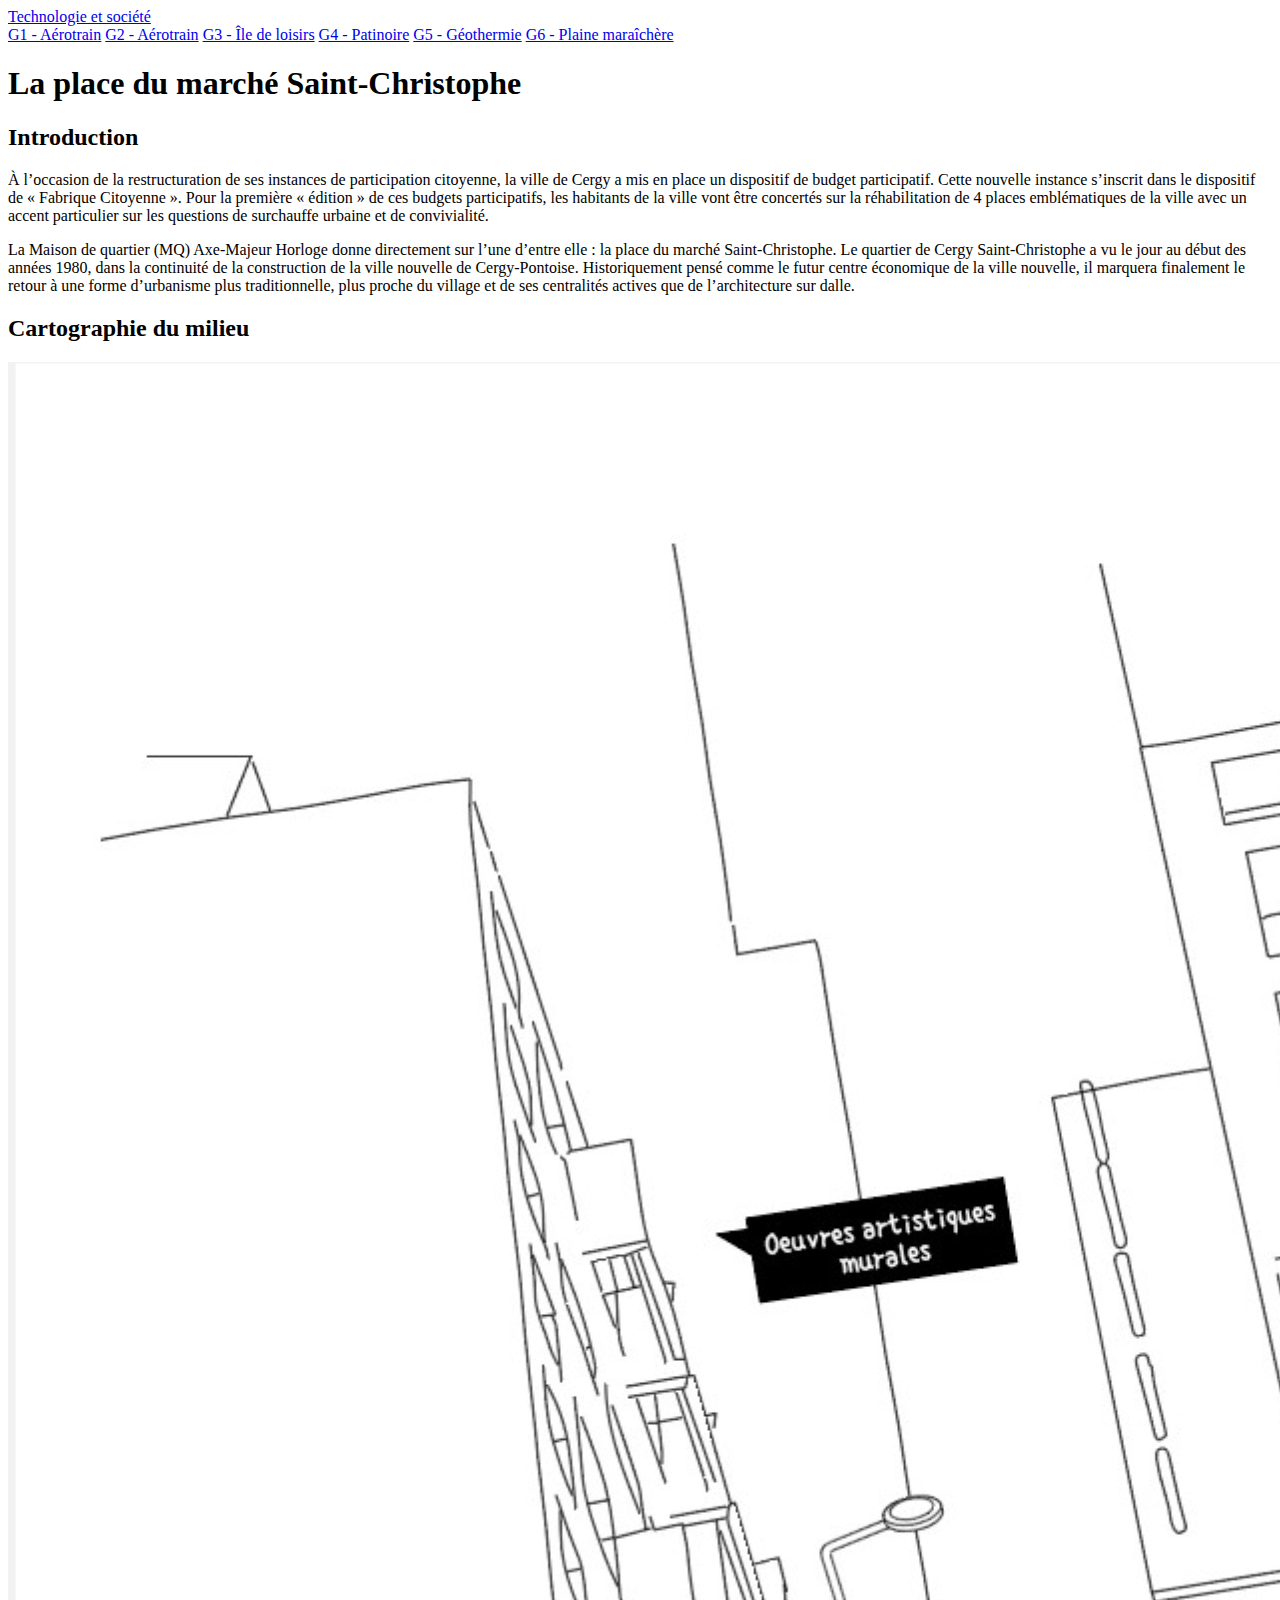
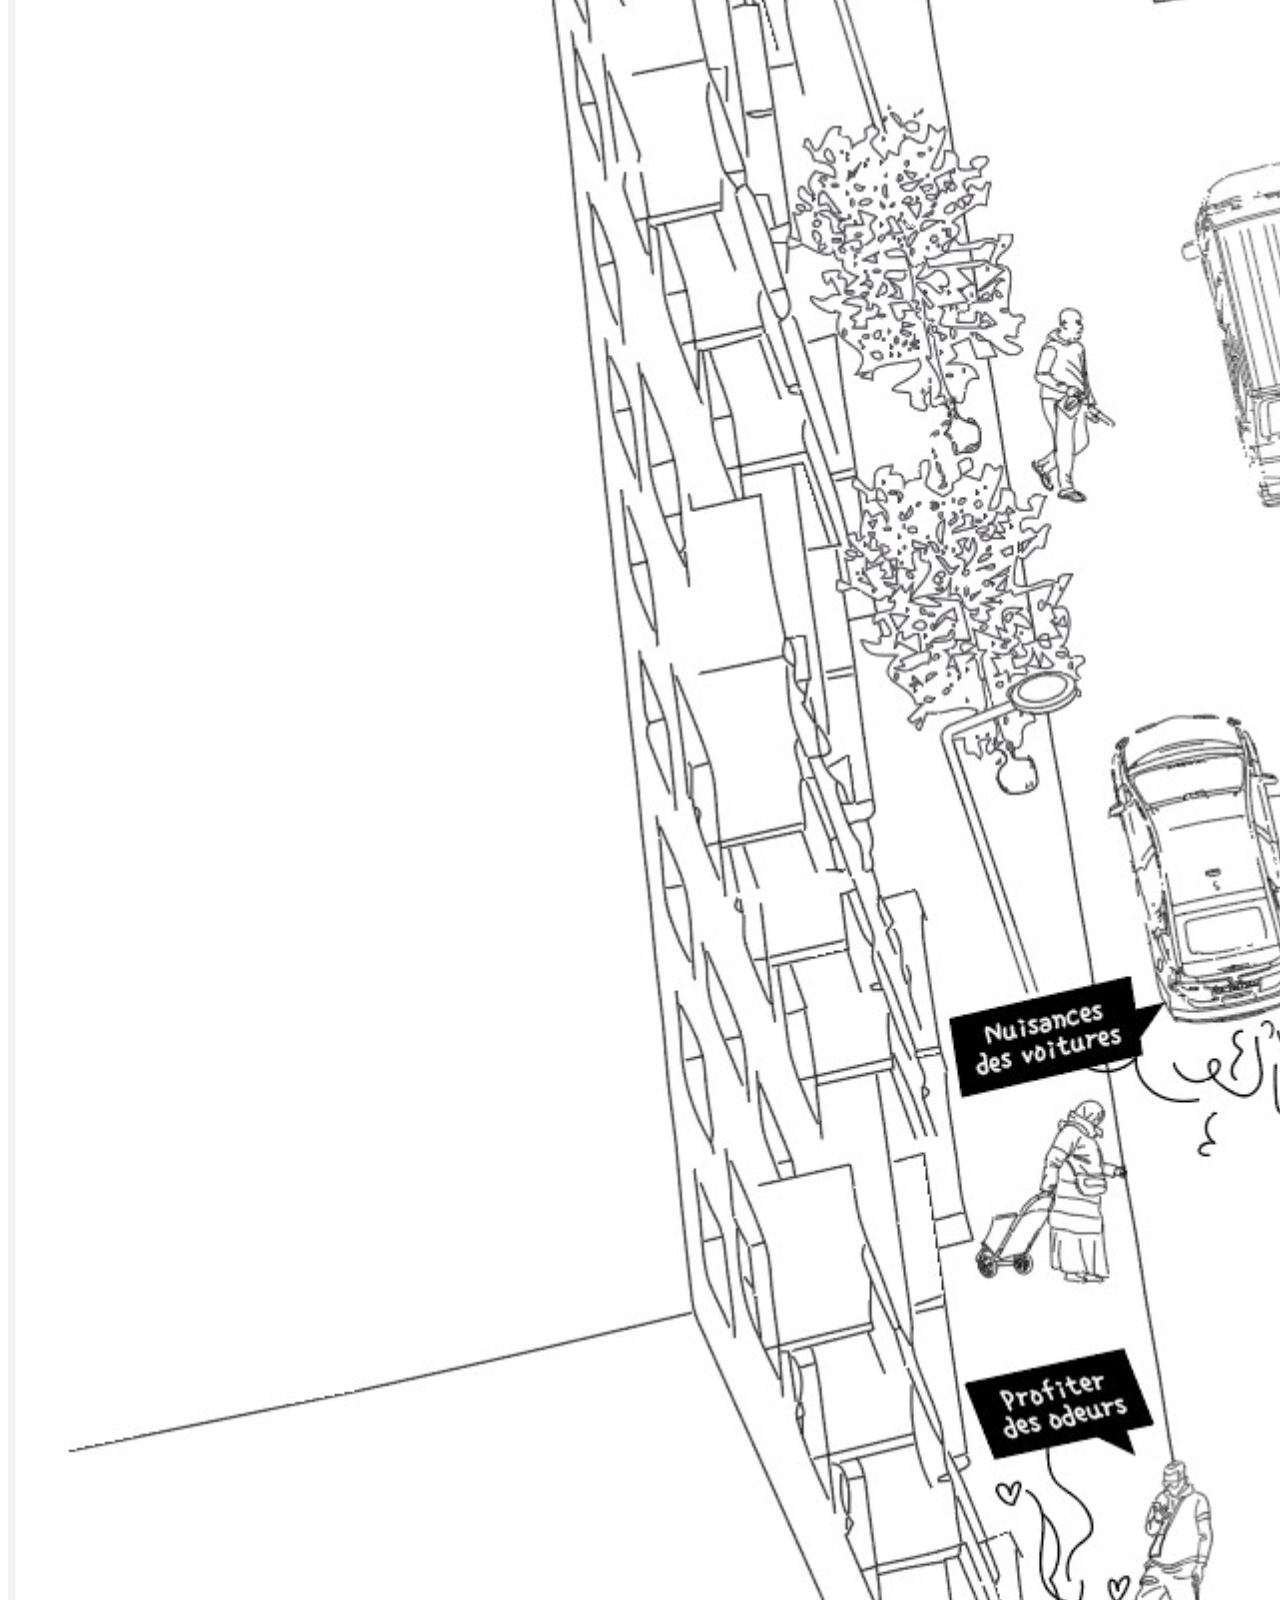
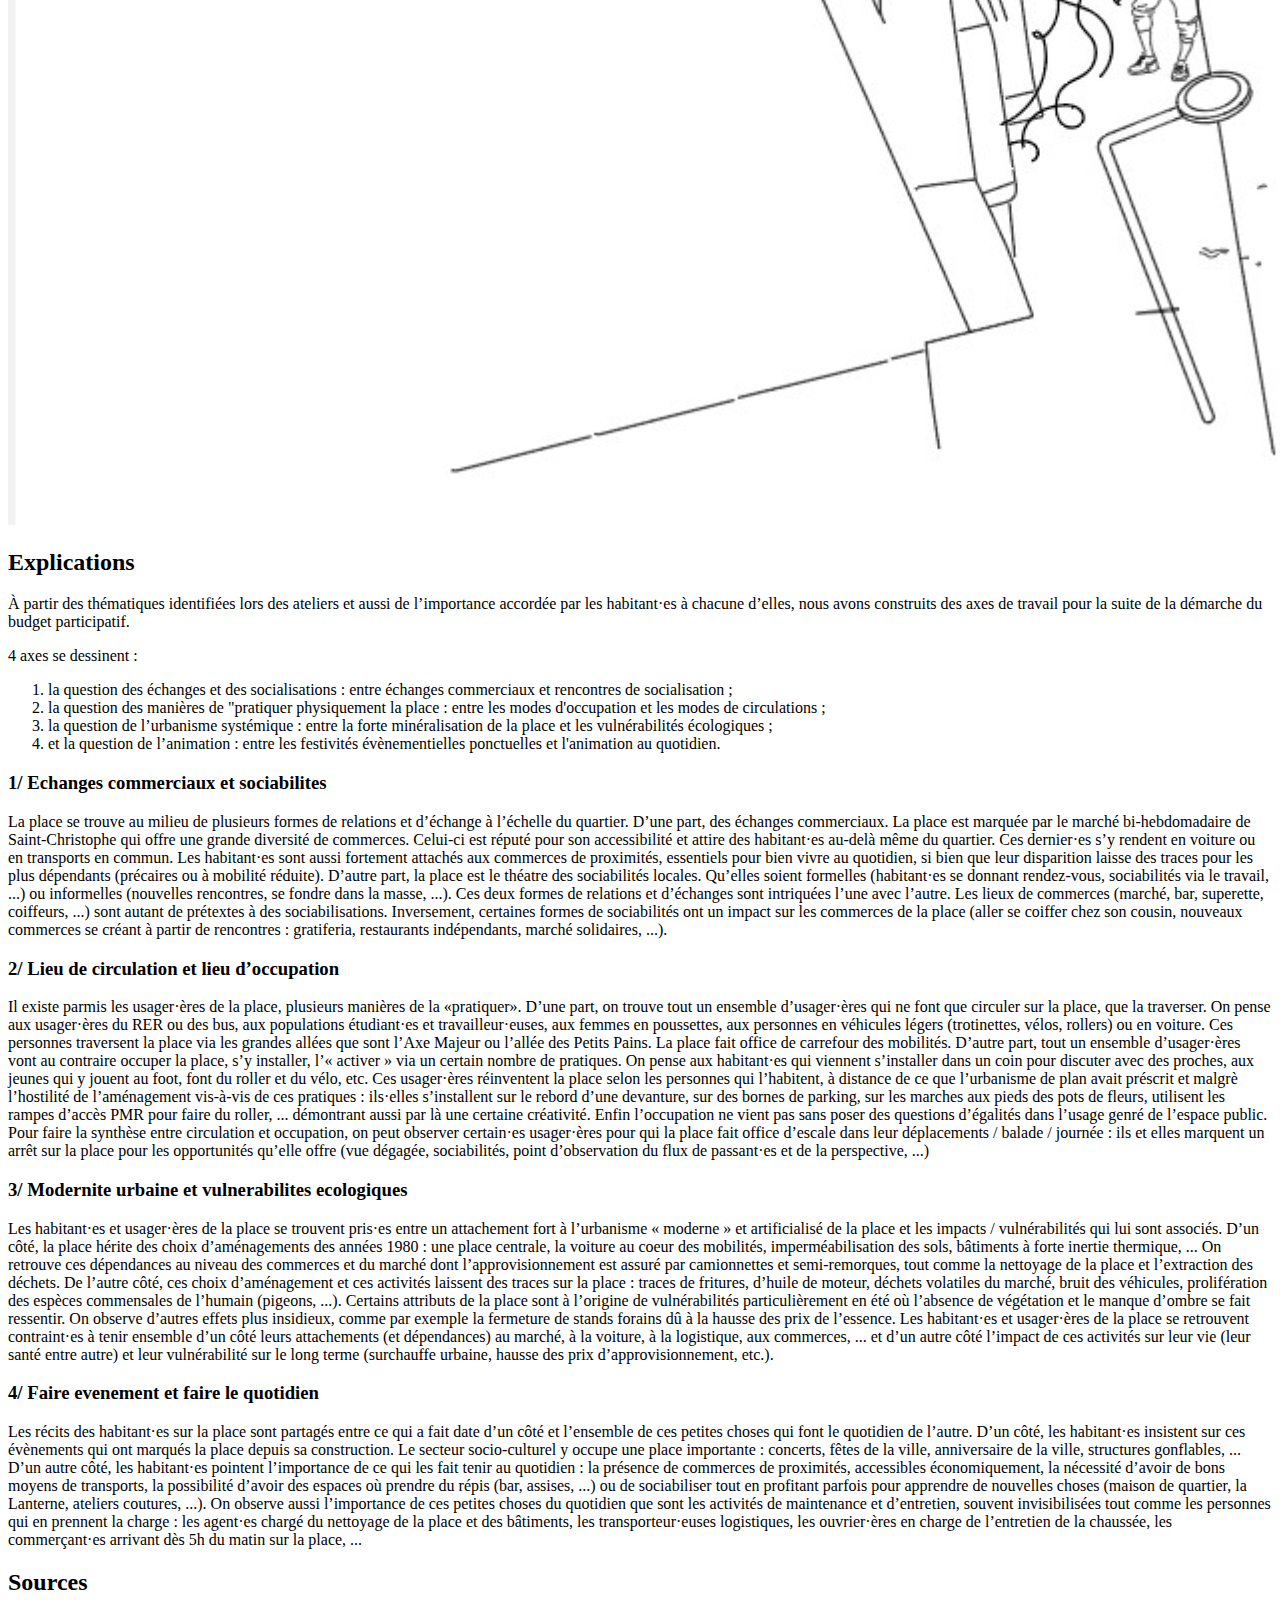
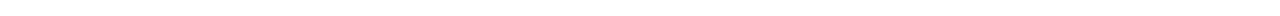
==== cas-etude/g0.html @ 85f802a4 "Update g0.html" ====
<!DOCTYPE html>
<html lang="en">
<head>
    <meta charset="UTF-8">
    <meta name="viewport" content="width=device-width, initial-scale=1.0">
    <title>Technologie et société</title>
    <link rel="stylesheet" type="text/css" href="cas-etude.css">
</head> 
<body>
<div id="grid">
    <div class="colonne1">
        <a href="../index.html">Technologie et société</a>
        <nav>
            <a href="g1.html">G1 - Aérotrain</a>
            <a href="g2.html">G2 - Aérotrain</a>
            <a href="g3.html">G3 - Île de loisirs</a>
            <a href="g4.html">G4 - Patinoire</a>
            <a href="g5.html">G5 - Géothermie</a>
            <a href="g6.html">G6 - Plaine maraîchère</a>
        </nav>
    </div>
    <div class="colonne2">
        <h1>La place du marché Saint-Christophe</h1>
        <div class="blocdetexte">
            <h2>Introduction</h2>
                <p>À l’occasion de la restructuration de ses instances de participation citoyenne, la ville de Cergy a mis en place un dispositif de budget participatif. Cette nouvelle instance s’inscrit dans le dispositif de « Fabrique Citoyenne ». Pour la première « édition » de ces budgets participatifs, les habitants de la ville vont être concertés sur la réhabilitation de 4 places emblématiques de la ville avec un accent particulier sur les questions de surchauffe urbaine et de convivialité.</p>
                <p>La Maison de quartier (MQ) Axe-Majeur Horloge donne directement sur l’une d’entre elle : la place du marché Saint-Christophe. Le quartier de Cergy Saint-Christophe a vu le jour au début des années 1980, dans la continuité de la construction de la ville nouvelle de Cergy-Pontoise. Historiquement pensé comme le futur centre économique de la ville nouvelle, il marquera finalement le retour à une forme d’urbanisme plus traditionnelle, plus proche du village et de ses centralités actives que de l’architecture sur dalle.</p>
        </div>
            <h2 class="cartographie">Cartographie du milieu</h2>
                <img class="cartographie" src="../img/00-Cartographie-place.jpg">

        <div class="blocdetexte">
            <h2>Explications</h2>
                <p>À partir des thématiques identifiées lors des ateliers et aussi de l’importance accordée par les habitant·es à chacune d’elles, nous avons construits des axes de travail pour la suite de la démarche du budget participatif.
                <p>4 axes se dessinent :</p>
                <ol>
                    <li>la question des échanges et des socialisations : entre échanges commerciaux et rencontres de socialisation ;</li>
                    <li>la question des manières de "pratiquer physiquement la place : entre les modes d'occupation et les modes de circulations ;</li>
                    <li>la question de l’urbanisme systémique : entre la forte minéralisation de la place et les vulnérabilités écologiques ;</li>
                    <li>et la question de l’animation : entre les festivités évènementielles ponctuelles et l'animation au quotidien.</li>
                </ol>

                <h3>1/ Echanges commerciaux et sociabilites</h3>
                <p>La place se trouve au milieu de plusieurs formes de relations et d’échange à l’échelle du quartier. D’une part, des échanges commerciaux. La place est marquée par le marché bi-hebdomadaire de Saint-Christophe qui offre une grande diversité de commerces. Celui-ci est réputé pour son accessibilité et attire des habitant·es au-delà même du quartier. Ces dernier·es s’y rendent en voiture ou en transports en commun. Les habitant·es sont aussi fortement attachés aux commerces de proximités, essentiels pour bien vivre au quotidien, si bien que leur disparition laisse des traces pour les plus dépendants (précaires ou à mobilité réduite). D’autre part, la place est le théatre des sociabilités locales. Qu’elles soient formelles (habitant·es se donnant rendez-vous, sociabilités via le travail, ...) ou informelles (nouvelles rencontres, se fondre dans la masse, ...). Ces deux formes de relations et d’échanges sont intriquées l’une avec l’autre. Les lieux de commerces (marché, bar, superette, coiffeurs, ...) sont autant de prétextes à des sociabilisations. Inversement, certaines formes de sociabilités ont un impact sur les commerces de la place (aller se coiffer chez son cousin, nouveaux commerces se créant à partir de rencontres : gratiferia, restaurants indépendants, marché solidaires, ...).</p>

                <h3>2/ Lieu de circulation et lieu d’occupation</h3>
                <p>Il existe parmis les usager·ères de la place, plusieurs manières de la «pratiquer». D’une part, on trouve tout un ensemble d’usager·ères qui ne font que circuler sur la place, que la traverser. On pense aux usager·ères du RER ou des bus, aux populations étudiant·es et travailleur·euses, aux femmes en poussettes, aux personnes en véhicules légers (trotinettes, vélos, rollers) ou en voiture. Ces personnes traversent la place via les grandes allées que sont l’Axe Majeur ou l’allée des Petits Pains. La place fait office de carrefour des mobilités. D’autre part, tout un ensemble d’usager·ères vont au contraire occuper la place, s’y installer, l’« activer » via un certain nombre de pratiques. On pense aux habitant·es qui viennent s’installer dans un coin pour discuter avec des proches, aux jeunes qui y jouent au foot, font du roller et du vélo, etc. Ces usager·ères réinventent la place selon les personnes qui l’habitent, à distance de ce que l’urbanisme de plan avait préscrit et malgrè l’hostilité de l’aménagement vis-à-vis de ces pratiques : ils·elles s’installent sur le rebord d’une devanture, sur des bornes de parking, sur les marches aux pieds des pots de fleurs, utilisent les rampes d’accès PMR pour faire du roller, ... démontrant aussi par là une certaine créativité. Enfin l’occupation ne vient pas sans poser des questions d’égalités dans l’usage genré de l’espace public. Pour faire la synthèse entre circulation et occupation, on peut observer certain·es usager·ères pour qui la place fait office d’escale dans leur déplacements / balade / journée : ils et elles marquent un arrêt sur la place pour les opportunités qu’elle offre (vue dégagée, sociabilités, point d’observation du flux de passant·es et de la perspective, ...)</p>

                <h3>3/ Modernite urbaine et vulnerabilites ecologiques</h3>
                <p>Les habitant·es et usager·ères de la place se trouvent pris·es entre un attachement fort à l’urbanisme « moderne » et artificialisé de la place et les impacts / vulnérabilités qui lui sont associés. D’un côté, la place hérite des choix d’aménagements des années 1980 : une place centrale, la voiture au coeur des mobilités, imperméabilisation des sols, bâtiments à forte inertie thermique, ... On retrouve ces dépendances au niveau des commerces et du marché dont l’approvisionnement est assuré par camionnettes et semi-remorques, tout comme la nettoyage de la place et l’extraction des déchets. De l’autre côté, ces choix d’aménagement et ces activités laissent des traces sur la place : traces de fritures, d’huile de moteur, déchets volatiles du marché, bruit des véhicules, prolifération des espèces commensales de l’humain (pigeons, ...). Certains attributs de la place sont à l’origine de vulnérabilités particulièrement en été où l’absence de végétation et le manque d’ombre se fait ressentir. On observe d’autres effets plus insidieux, comme par exemple la fermeture de stands forains dû à la hausse des prix de l’essence. Les habitant·es et usager·ères de la place se retrouvent contraint·es à tenir ensemble d’un côté leurs attachements (et dépendances) au marché, à la voiture, à la logistique, aux commerces, ... et d’un autre côté l’impact de ces activités sur leur vie (leur santé entre autre) et leur vulnérabilité sur le long terme (surchauffe urbaine, hausse des prix d’approvisionnement, etc.).</p>

                <h3>4/ Faire evenement et faire le quotidien</h3>
                <p>Les récits des habitant·es sur la place sont partagés entre ce qui a fait date d’un côté et l’ensemble de ces petites choses qui font le quotidien de l’autre. D’un côté, les habitant·es insistent sur ces évènements qui ont marqués la place depuis sa construction. Le secteur socio-culturel y occupe une place importante : concerts, fêtes de la ville, anniversaire de la ville, structures gonflables, ... D’un autre côté, les habitant·es pointent l’importance de ce qui les fait tenir au quotidien : la présence de commerces de proximités, accessibles économiquement, la nécessité d’avoir de bons moyens de transports, la possibilité d’avoir des espaces où prendre du répis (bar, assises, ...) ou de sociabiliser tout en profitant parfois pour apprendre de nouvelles choses (maison de quartier, la Lanterne, ateliers coutures, ...). On observe aussi l’importance de ces petites choses du quotidien que sont les activités de maintenance et d’entretien, souvent invisibilisées tout comme les personnes qui en prennent la charge : les agent·es chargé du nettoyage de la place et des bâtiments, les transporteur·euses logistiques, les ouvrier·ères en charge de l’entretien de la chaussée, les commerçant·es arrivant dès 5h du matin sur la place, ...</p>
        </div> 

        <div class="blocdetexte">
            <h2>Sources</h2>
        </div>
    </div>
</div>
</body>
</html>
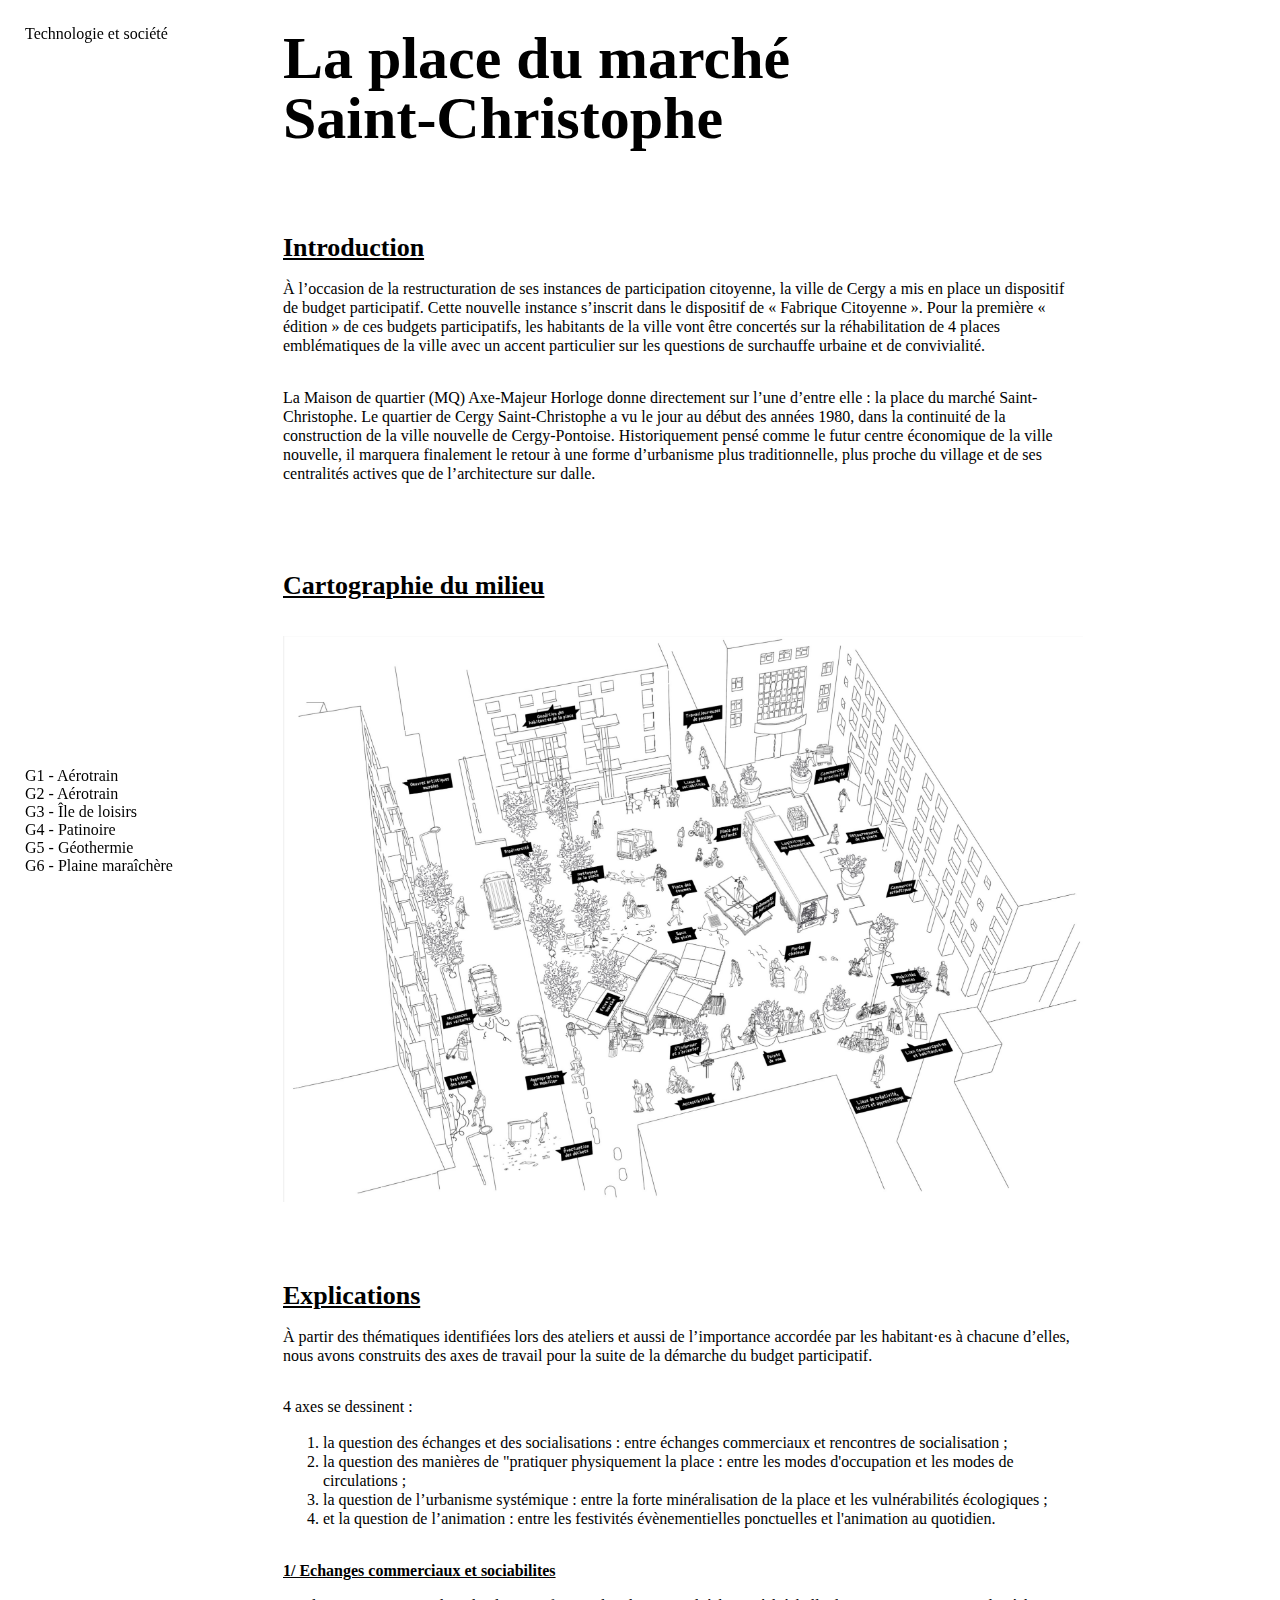
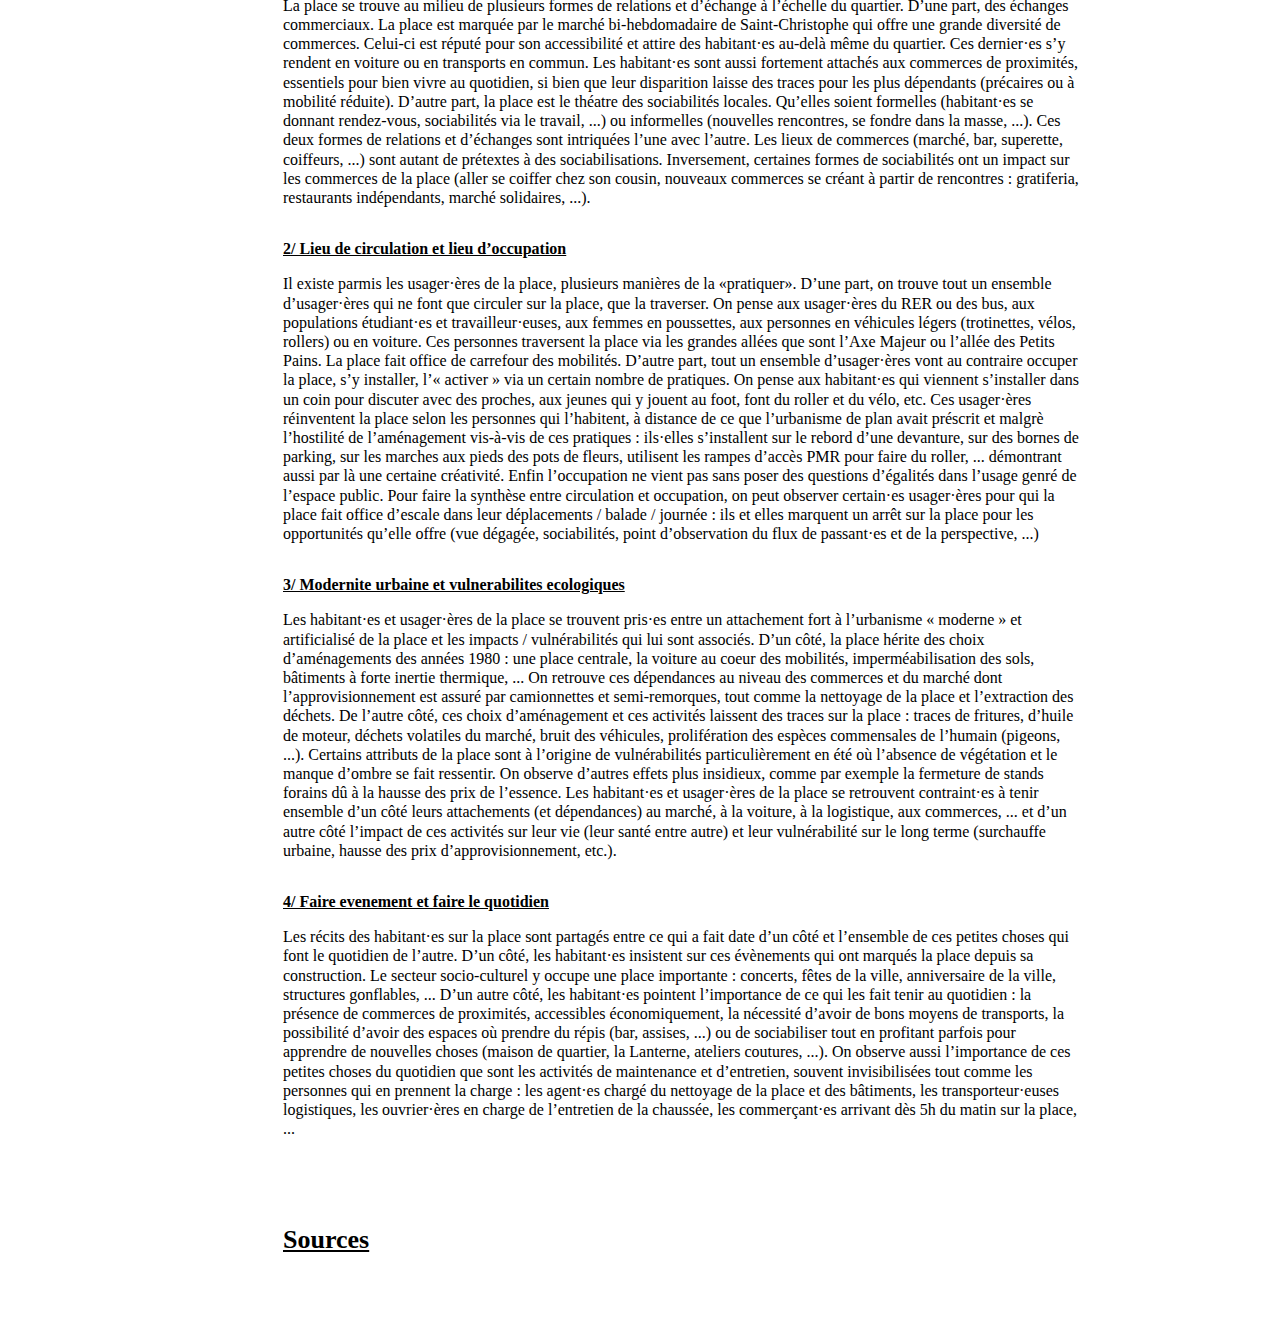
==== commit 49e5ba04: "Add files via upload" ====
--- a/cas-etude/g0.html
+++ b/cas-etude/g0.html
@@ -59,4 +59,4 @@
     </div>
 </div>
 </body>
-</html>
+</html>--- a/cas-etude/cas-etude.css
+++ b/cas-etude/cas-etude.css
@@ -0,0 +1,211 @@
+@font-face {
+    font-family: synetactile;
+    src: url(../font/SyneTactile-Regular.ttf);
+}
+
+@font-face {
+    font-family: public;
+    src: url(../font/PublicSans-Regular.ttf);
+}
+
+body {
+    background-color: white;
+    color: black;
+}
+
+#grid{
+    width: 100%;
+    height: 100%;
+    display: grid;
+    grid-template-columns: 1fr;
+    position: relative;
+}
+
+.colonne1{
+    font-family: public;
+    display: flex;
+    position: fixed;
+    justify-content: space-between;
+    flex-direction: column;
+    height: 1fr;
+    padding: 25px;
+    top: 0;
+    bottom: 0;
+    left: 0;
+}
+
+nav{
+    display: flex;
+    justify-content: space-between;
+    flex-direction: column;
+}
+
+.colonne2{
+    padding: 50px;
+    margin-left: 225px;
+    margin-right: 50px;
+    margin-top: 0px;
+    max-width: 800px;
+    line-height: 1.2em;
+}
+
+a {
+    text-decoration: none;
+    color: black;
+}
+
+a:hover {
+    text-decoration: underline;
+}
+
+h1{
+    font-family: synetactile;
+    font-size: 60px;
+    margin-block-start: -30px;
+    display: inline-block;
+    margin-bottom: 30px;
+    max-width: 600px;
+    line-height: 1em;
+}
+
+h2 {
+    font-family: synetactile;
+    text-decoration: underline;
+    font-weight: light;
+    font-size: 26px;
+    margin-block-start: 60px;
+    break-before: page;
+}
+
+h3 {
+    font-family: public;
+    font-size: 16px;
+    text-decoration: underline;
+}
+
+.blocdetexte{
+    font-family: public;
+    column-count: 1;
+    column-gap: 25px;
+
+}
+
+p {
+    font-family: public;
+    margin-block-start: 0em;
+    margin-block-end: 1,5em;
+    orphans: 5;
+    widows: 5;
+    font-size: 16px;
+    margin-block-end: 2em;
+}
+
+ol{
+    margin-block-start: -1em;
+    margin-block-end: 2em;
+}
+
+blockquote {
+    font-family: monospace  ;
+    font-style: italic;
+    color: #aaaaaa;
+}
+
+img {
+    width : 100%;
+    margin-top: 20px;
+    margin-bottom: 20px;
+    max-height: 750px;
+}
+
+
+
+
+
+
+
+@media (max-width: 800px){
+    #grid {
+        display: flex;
+        flex-direction: column;
+    }
+    .colonne1 {
+        font-family: public;
+        display: flex;
+        position: relative;
+        justify-content: space-between;
+        flex-direction: row;
+        width: 1fr;
+        padding: 25px 25px 100px 25px;
+        top: 0;
+        bottom: 0;
+        left: 0;
+        right: 0;
+    }
+    nav{
+        display: flex;
+        justify-content: space-between;
+        flex-direction: column;
+    }
+    .colonne2 {
+        flex: 1;
+        margin-left: 0;
+        margin-right: 0;
+        padding: 25px;
+    }
+}
+
+
+
+
+
+
+
+@page {
+    size: 105mm 297mm;
+    padding: 12mm;
+    /*@bottom-center {
+        content: counter(page);
+        font-family: public;
+      }*/
+  }
+
+
+
+
+
+@media print {
+    #grid {
+        display: flex;
+        flex-direction: row;
+    }
+    .colonne1 {
+        display: none
+    }
+    body {
+        margin: 0;
+    }
+    .colonne2 {
+        flex: none;
+        display:block;
+        max-width: 100%;
+        margin-left: 0;
+        margin-right: 0;
+        padding: 0px;
+    }
+    h1 {
+        margin-block-start: 0px;
+    }
+    h2 {
+        break-before: page;
+    }
+    .blocdetexte {
+        break-before: page;
+        column-count: 1;
+        text-align: left;
+    }
+    .cartographie {
+        display: none;
+    }
+}
+
